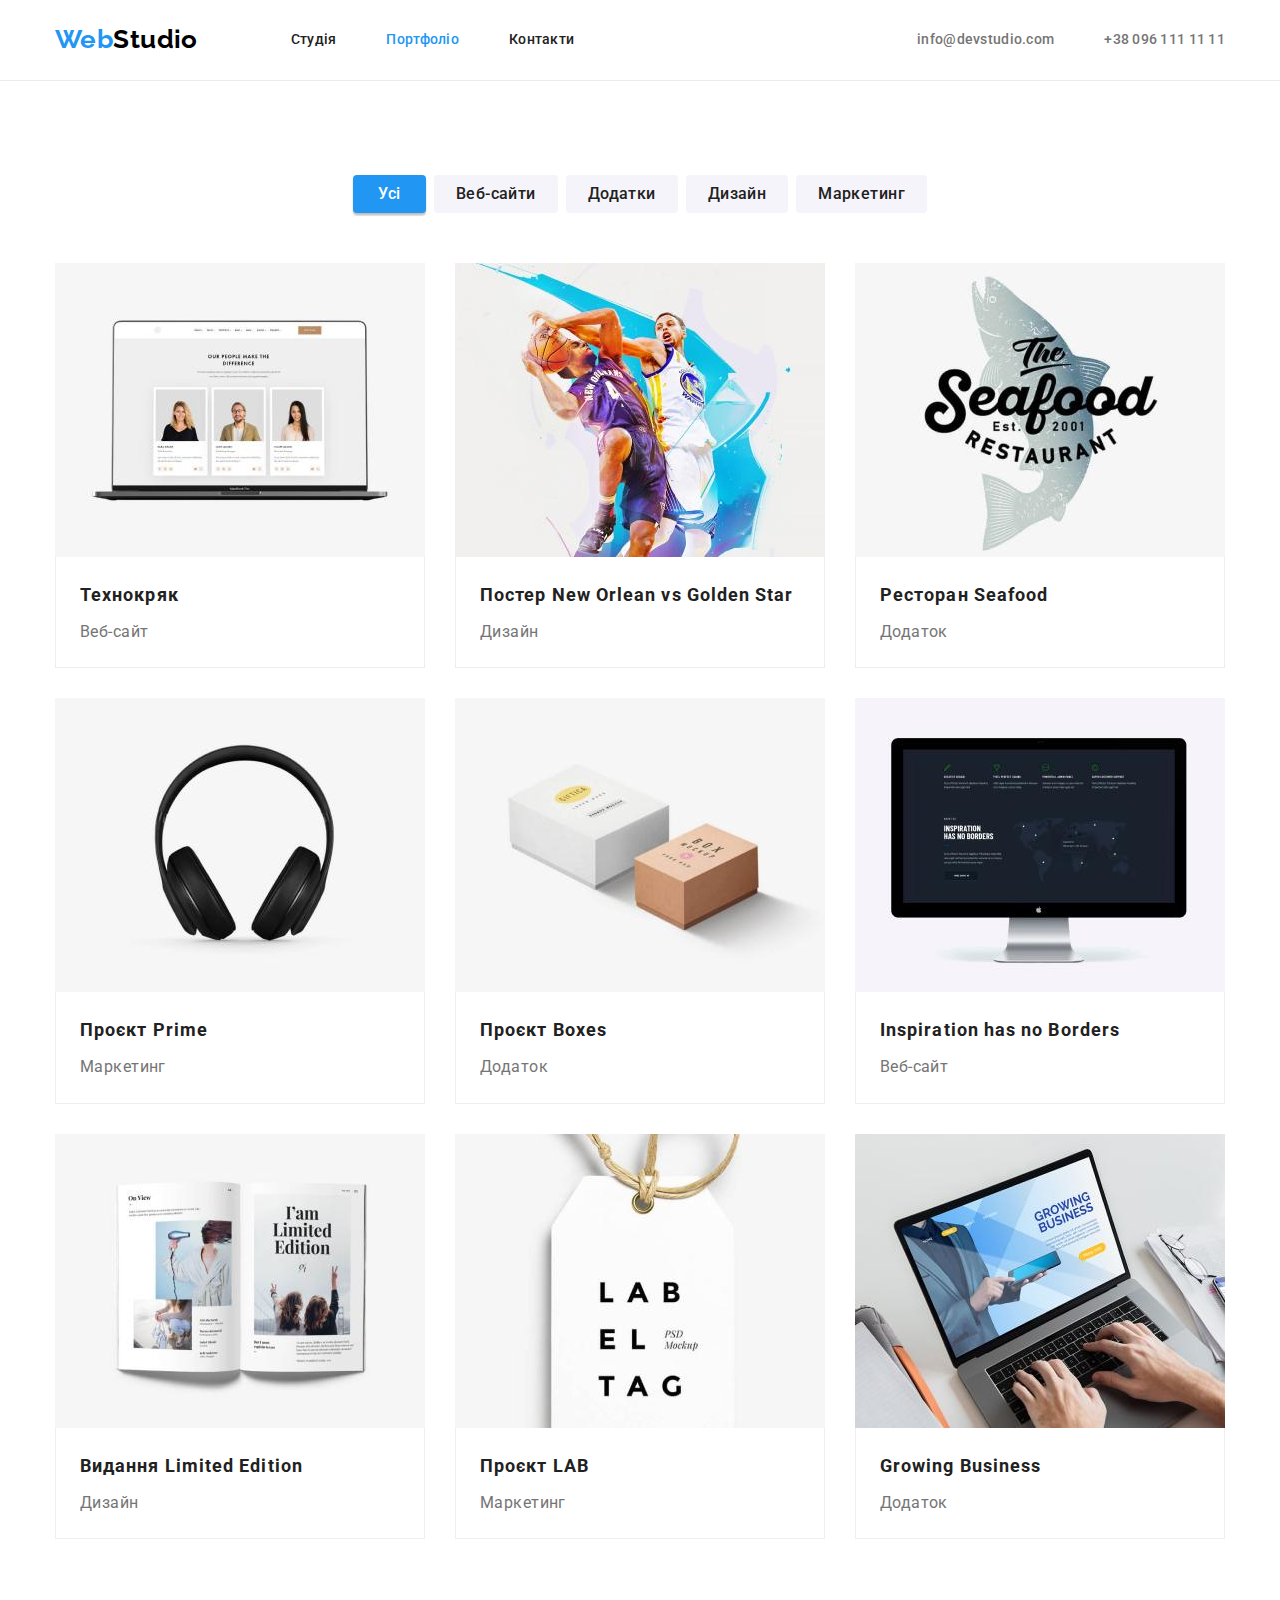
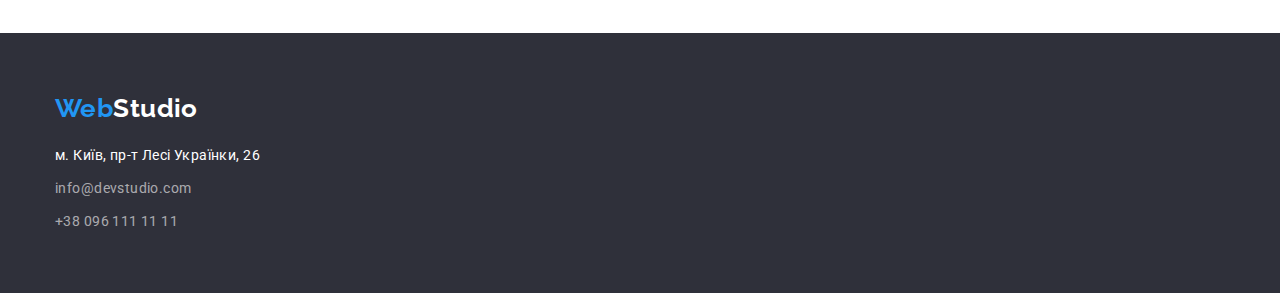
==== portfolio.html @ 34d835f7 "initial commit" ====
<!DOCTYPE html>
<html lang="uk">
  <head>
    <meta charset="UTF-8" />
    <meta http-equiv="X-UA-Compatible" content="IE=edge" />
    <meta name="viewport" content="width=device-width, initial-scale=1.0" />
    <title>Портфоліо</title>
    <link rel="preconnect" href="https://fonts.googleapis.com" />
    <link rel="preconnect" href="https://fonts.gstatic.com" crossorigin />
    <link
      href="https://fonts.googleapis.com/css2?family=Raleway:wght@700&family=Roboto:wght@400;500;700;900&display=swap"
      rel="stylesheet"
    />
    <link
      rel="stylesheet"
      href="https://cdnjs.cloudflare.com/ajax/libs/modern-normalize/1.1.0/modern-normalize.css"
      integrity="sha512-Y0MM+V6ymRKN2zStTqzQ227DWhhp4Mzdo6gnlRnuaNCbc+YN/ZH0sBCLTM4M0oSy9c9VKiCvd4Jk44aCLrNS5Q=="
      crossorigin="anonymous"
      referrerpolicy="no-referrer"
    />
    <link rel="stylesheet" href="./css/styles.css" />
  </head>
  <body>
    <header class="header border">
      <div class="container header-position">
        <a href="./index.html" class="link logo-top" lang="en"
          ><span class="logo-accent">Web</span>Studio</a
        >
        <nav>
          <ul class="list nav-list">
            <li class="nav-item">
              <a href="./index.html" class="link nav-link">Студія</a>
            </li>
            <li class="nav-item">
              <a href="./portfolio.html" class="link current nav-link"
                >Портфоліо</a
              >
            </li>
            <li class="nav-item">
              <a href="" class="link nav-link">Контакти</a>
            </li>
          </ul>
        </nav>
        <ul class="list contact-list">
          <li class="contact-item">
            <a href="mailto:info@devstudio.com" class="link contact-link"
              >info@devstudio.com</a
            >
          </li>
          <li class="contact-item">
            <a href="tel:+380961111111" class="link contact-link"
              >+38 096 111 11 11</a
            >
          </li>
        </ul>
      </div>
    </header>
    <main>
      <section class="works section">
        <!-- Заголовок, який я сховала в css -->

        <div class="container">
          <h1 class="section-title hidden">Наші роботи</h1>
          <ul class="list filter-list">
            <li class="filter-item">
              <button type="button" class="filter-button current">Усі</button>
            </li>
            <li class="filter-item">
              <button type="button" class="filter-button">Веб-сайти</button>
            </li>
            <li class="filter-item">
              <button type="button" class="filter-button">Додатки</button>
            </li>
            <li class="filter-item">
              <button type="button" class="filter-button">Дизайн</button>
            </li>
            <li class="filter-item">
              <button type="button" class="filter-button">Маркетинг</button>
            </li>
          </ul>
          <ul class="list work-list">
            <li class="work-item">
              <a href="" class="link">
                <img src="./images/portf-1.jpg" alt="Веб-сайт" width="370" />
                <div class="border">
                  <h2 class="work-title">Технокряк</h2>
                  <p class="work-description">Веб-сайт</p>
                </div>
              </a>
            </li>
            <li class="work-item">
              <a href="" class="link">
                <img src="./images/portf-2.jpg" alt="Дизайн" width="370" />
                <div class="border">
                  <h2 class="work-title">
                    Постер <span lang="en">New Orlean vs Golden Star</span>
                  </h2>
                  <p class="work-description">Дизайн</p>
                </div>
              </a>
            </li>
            <li class="work-item">
              <a href="" class="link">
                <img src="./images/portf-3.jpg" alt="Додаток" width="370" />
                <div class="border">
                  <h2 class="work-title">
                    Ресторан <span lang="en">Seafood</span>
                  </h2>
                  <p class="work-description">Додаток</p>
                </div>
              </a>
            </li>
            <li class="work-item">
              <a href="" class="link">
                <img
                  src="./images/portf-4.jpg"
                  alt="Маркетинговий проєкт"
                  width="370"
                />
                <div class="border">
                  <h2 class="work-title">
                    Проєкт <span lang="en">Prime</span>
                  </h2>
                  <p class="work-description">Маркетинг</p>
                </div>
              </a>
            </li>
            <li class="work-item">
              <a href="" class="link">
                <img src="./images/portf-5.jpg" alt="Додаток" width="370" />
                <div class="border">
                  <h2 class="work-title">
                    Проєкт <span lang="en">Boxes</span>
                  </h2>
                  <p class="work-description">Додаток</p>
                </div>
              </a>
            </li>
            <li class="work-item">
              <a href="" class="link">
                <img src="./images/portf-6.jpg" alt="Веб-сайт" width="370" />
                <div class="border">
                  <h2 class="work-title" lang="en">
                    Inspiration has no Borders
                  </h2>
                  <p class="work-description">Веб-сайт</p>
                </div>
              </a>
            </li>
            <li class="work-item">
              <a href="" class="link">
                <img src="./images/portf-7.jpg" alt="Дизайн" width="370" />
                <div class="border">
                  <h2 class="work-title">
                    Видання <span lang="en">Limited Edition</span>
                  </h2>
                  <p class="work-description">Дизайн</p>
                </div>
              </a>
            </li>
            <li class="work-item">
              <a href="" class="link">
                <img
                  src="./images/portf-8.jpg"
                  alt="Маркетинговий проєкт"
                  width="370"
                />
                <div class="border">
                  <h2 class="work-title">Проєкт <span lang="en">LAB</span></h2>
                  <p class="work-description">Маркетинг</p>
                </div>
              </a>
            </li>
            <li class="work-item">
              <a href="" class="link">
                <img src="./images/portf-9.jpg" alt="Додаток" width="370" />
                <div class="border">
                  <h2 class="work-title" lang="en">Growing Business</h2>
                  <p class="work-description">Додаток</p>
                </div>
              </a>
            </li>
          </ul>
        </div>
      </section>
    </main>
    <footer class="footer">
      <div class="container">
        <a href="./index.html" class="link logo-bottom" lang="en">
          <span class="logo-accent">Web</span>Studio</a
        >
        <address>
          <ul class="list footer-contacts">
            <li class="item">
              <a
                href="https://www.google.com/maps/d/embed?mid=10uSM3H-mIU3GznYo2szRIEphczw&hl=en_US&ehbc=2E312F"
                target="_blank"
                rel="noopener noreferrer nofollow"
                class="link location address-action"
              >
                м. Київ, пр-т Лесі Українки, 26
              </a>
            </li>
            <li class="item">
              <a
                href="mailto:info@devstudio.com"
                class="link mail address-action"
              >
                info@devstudio.com</a
              >
            </li>
            <li class="item">
              <a href="tel:+380961111111" class="link phone address-action"
                >+38 096 111 11 11</a
              >
            </li>
          </ul>
        </address>
      </div>
    </footer>
  </body>
</html>
---- css/styles.css ----
:root {
  --primary-fill-color: #ffffff;
  --dark-fill-color: #2f303a;
  --accent-color: #2196f3;
  --secondary-fill-color: #f5f4fa;
  --hero-btn-active-color: #188CE8;
  --logo-dark-color: #000000;
  --logo-light-color: #ffffff;
  --primary-text-color: #757575;
  --secondary-text-color: #212121;
  --light-text-color: #ffffff;
  --bottom-contacts-color: rgba(255, 255, 255, 0.6);
  --header-border-color: #ececec;
  --portfolio-border-color: #EEEEEE;
  --main-font: "Roboto", -apple-system, BlinkMacSystemFont, "Segoe UI", "Oxygen",
    "Ubuntu", "Cantarell", "Fira Sans", "Droid Sans", "Helvetica Neue",
    sans-serif;
  --logo-font: "Raleway", sans-serif;
}



body {
  
  font-family: var(--main-font);
  font-size: 14px;
  font-style: normal;
  letter-spacing: 0.03em;
  background-color: var(--primary-fill-color);
  color: var(--primary-text-color);
}

.container {
  
  width: 1200px;
  padding-left: 15px;
  padding-right: 15px;
  margin-left: auto;
  margin-right: auto;

}

.list {
  padding: 0;
  margin: 0;
  list-style: none;
}

.link {
  text-decoration: none;
}

h1,
h2,
h3,
h4,
h5,
h6,
p {
  margin-top: 0;
  margin-bottom: 0;
}

img {
  display: block;
  max-width: 100%;
  height: auto;
}



.header {
  padding-top: 24px;
  padding-bottom: 25px;
  border-bottom: 1px solid var(--header-border-color);
}

.header-position {
  display: flex;
  align-items: center;
}

.logo-top,
.logo-bottom {

  font-family: var(--logo-font);
  font-weight: 700;
  font-size: 26px;
  line-height: 1.2;
}

.logo-top {
  margin-right: 93px;

  color: var(--logo-dark-color);
}

.logo-accent {
  color: var(--accent-color);
}


.nav-list {
  display: flex;
  
}

.nav-item:not(:last-child) {
  margin-right: 50px;

}

.nav-link, .contact-link {
  font-weight: 500;
  line-height: 1.14;
  letter-spacing: 0.02em;
}

.nav-link {
  padding-top: 32px;
  padding-bottom: 32px;
  color: var(--secondary-text-color);
}

.nav-link:hover,
.nav-link:focus,
.contact-link:hover,
.contact-link:focus,
.current.nav-link {
  color: var(--accent-color);
} 


.contact-list {
  display: flex;
  margin-left: auto;
}

.contact-link {
  color: var(--primary-text-color);
}

.contact-item + .contact-item {
  margin-left: 50px;
}


.hero {

  padding-top: 200px;
  padding-bottom: 200px;
  background-color: var(--dark-fill-color);
  
  letter-spacing: 0.06em;
}

.hero-content {
text-align: center;
max-width: 696px;
margin-left: auto;
margin-right: auto;
}

.hero-text {
  
  margin-bottom: 30px;

  font-weight: 900;
  font-size: 44px;
  line-height: 1.4;
  letter-spacing: 0.06em;
 
  text-transform: uppercase;

  color: var(--light-text-color);
}

.hero-button {

  padding: 10px 32px;
  
  font-family: inherit;
  font-weight: 700;
  font-size: 16px;
  line-height: 1.9;
  letter-spacing: 0.06em;

  color: var(--light-text-color);
  background-color: var(--accent-color);
  box-shadow: 0px 4px 4px rgba(0, 0, 0, 0.15);
  border: none;
  border-radius: 4px;

  cursor: pointer;
}

.hero-button:hover,
.hero-button:focus {
  background: var(--hero-btn-active-color);
}

.section {
  padding-top: 94px;
  padding-bottom: 94px;
}

.section-title {

  margin-bottom: 50px;

  font-size: 36px;
  line-height: 1.2;
  text-align: center;
  letter-spacing: 0.03em;

  color: var(--secondary-text-color);
}

.features {
  padding-top: 94px;
}

.features-list {
  display: flex;
}

.features-item {
  width: 270px;
}

.features-item:not(:first-child) {
  margin-left: 30px;
}
.features-title {
  margin-bottom: 10px;

  font-size: 14px;
  line-height: 1.1;
  letter-spacing: 0.03em;
  text-transform: uppercase;
  color: var(--secondary-text-color);
}

.features-info {
  line-height: 1.7;
}

.hidden {
  position: absolute;
  width: 1px;
  height: 1px;
  margin: -1px;
  border: 0;
  padding: 0;

  white-space: nowrap;
  clip-path: inset(100%);
  clip: rect(0 0 0 0);
  overflow: hidden;
}

.about-list {
  display: flex;
}

.about-item {
  width: 370px;
}

.about-item + .about-item {
  margin-left: 30px;
}

.team {
  background-color: var(--secondary-fill-color);
}

.team-list {
  display: flex;
}

.team-card {

  width: 270px;

  background-color: var(--primary-fill-color);
  box-shadow: 0px 1px 3px rgba(0, 0, 0, 0.12), 0px 1px 1px rgba(0, 0, 0, 0.14),
    0px 2px 1px rgba(0, 0, 0, 0.2);
  border-radius: 0px 0px 4px 4px;
}

.team-card + .team-card {
  margin-left: 30px;
}

.team-name,
.team-position {
 
  font-size: 16px;
  line-height: 1.2;
  text-align: center;

  letter-spacing: 0.03em;
}

.team-name {
  margin-bottom: 10px;
  font-weight: 500;
  color: var(--secondary-text-color);
}

.team-position {
  color: var(--primary-text-color);
}

.team-content {
  padding-top: 30px;
  padding-bottom: 30px;
}

.footer {
  background-color: var(--dark-fill-color);
  padding-top: 60px;
  padding-bottom: 60px;
}

.logo-bottom {
  display:inline-block;
  margin-bottom: 20px;
  color: var(--logo-light-color);
}

.footer-contacts {
  display: inline-block;
}

.footer-contacts > .item:not(:last-child) {
  margin-bottom: 9px;
}



.location {

  color: var(--light-text-color);
  font-style: normal;
  line-height: 1.7;
}

.mail,
.phone {
  color: var(--bottom-contacts-color);
  font-style: normal;
  line-height: 1.7;
}


.address-action:hover,
.address-action:focus
 {
  color: var(--accent-color);
}

/* Стилізація сторінки "Портфоліо" */


.filter-list {
  display: flex;
  justify-content: center;
  margin-bottom: 50px;
}


.filter-item:not(:first-child) {
  margin-left: 8px;
}

.filter-button {
  display: inline-block;
  min-width: 73px;
  padding: 6px 22px;

  background-color: var(--secondary-fill-color);
  border-radius: 4px;
  border: none;

  font-family: inherit;
  font-weight: 500;
  font-size: 16px;
  line-height: 1.6;
  letter-spacing: inherit;

  color: var(--secondary-text-color);

  cursor: pointer;
}

.filter-button:hover,
.filter-button:focus,
.filter-button.current {
  background-color: var(--accent-color);
  color: var(--light-text-color);
  /* filter: drop-shadow(0px 4px 4px rgba(0, 0, 0, 0.25)); */
  box-shadow: 0px 3px 1px rgba(0, 0, 0, 0.1), 0px 1px 2px rgba(0, 0, 0, 0.08), 0px 2px 2px rgba(0, 0, 0, 0.12);
    border-radius: 4px;
}


.work-list {
  display: flex;
  flex-wrap: wrap;
  gap: 30px;
}

.work-item {
  flex-basis: calc((100% - 60px) / 3);

}



.work-item .border {
  padding: 20px 24px;
  border-right: 1px solid var(--portfolio-border-color);
  border-bottom: 1px solid var(--portfolio-border-color);
  border-left: 1px solid var(--portfolio-border-color);
}

.work-title {
  margin-bottom: 4px;

  font-size: 18px;
  line-height: 2;
  letter-spacing: 0.06em;

  color: var(--secondary-text-color);
}
.work-description {
  font-size: 16px;
  line-height: 1.9;

  color: var(--primary-text-color);
}
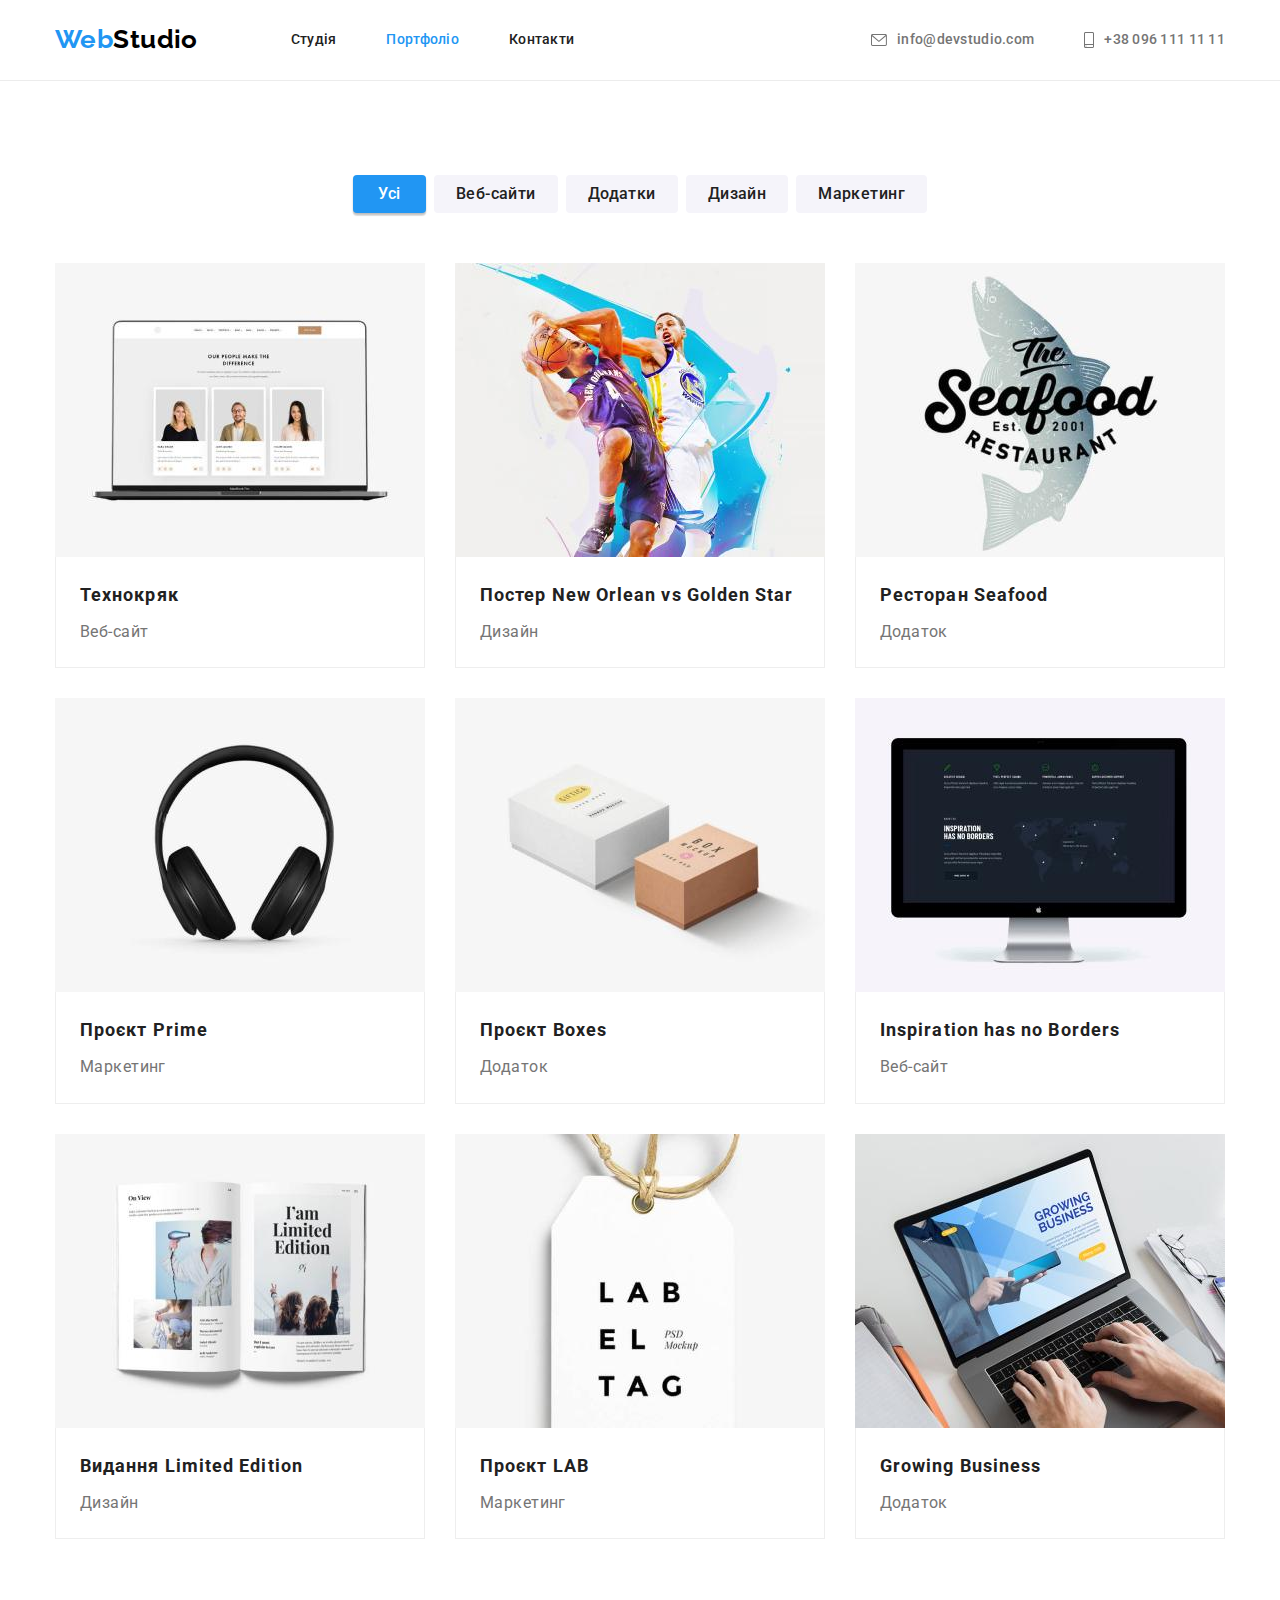
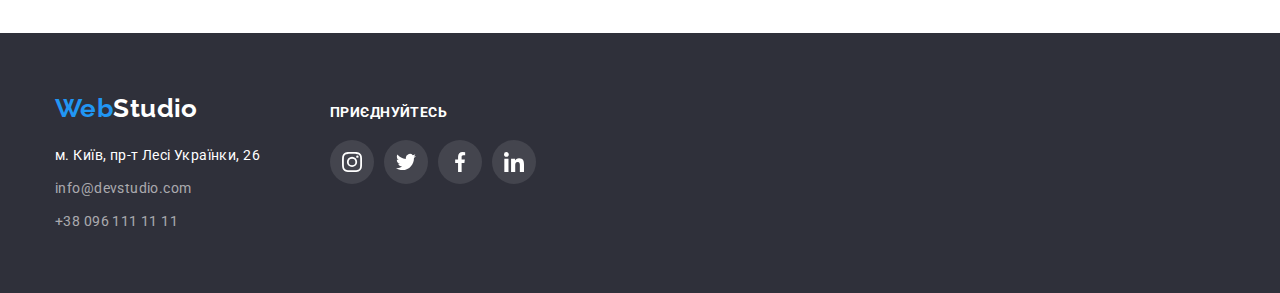
==== commit eda7b4ca: "homework finished" ====
--- a/portfolio.html
+++ b/portfolio.html
@@ -21,7 +21,7 @@
     <link rel="stylesheet" href="./css/styles.css" />
   </head>
   <body>
-    <header class="header border">
+    <header class="header">
       <div class="container header-position">
         <a href="./index.html" class="link logo-top" lang="en"
           ><span class="logo-accent">Web</span>Studio</a
@@ -43,13 +43,19 @@
         </nav>
         <ul class="list contact-list">
           <li class="contact-item">
-            <a href="mailto:info@devstudio.com" class="link contact-link"
-              >info@devstudio.com</a
+            <a href="mailto:info@devstudio.com" class="link contact-link">
+              <svg class="contact-icon" width="16" height="12">
+                <use href="./images/symbol-defs.svg#icon-envelope"></use>
+              </svg>
+              info@devstudio.com</a
             >
           </li>
           <li class="contact-item">
-            <a href="tel:+380961111111" class="link contact-link"
-              >+38 096 111 11 11</a
+            <a href="tel:+380961111111" class="link contact-link">
+              <svg class="contact-icon" width="10" height="16">
+                <use href="./images/symbol-defs.svg#icon-smartphone"></use>
+              </svg>
+              +38 096 111 11 11</a
             >
           </li>
         </ul>
@@ -185,37 +191,68 @@
       </section>
     </main>
     <footer class="footer">
-      <div class="container">
-        <a href="./index.html" class="link logo-bottom" lang="en">
-          <span class="logo-accent">Web</span>Studio</a
-        >
-        <address>
-          <ul class="list footer-contacts">
-            <li class="item">
-              <a
-                href="https://www.google.com/maps/d/embed?mid=10uSM3H-mIU3GznYo2szRIEphczw&hl=en_US&ehbc=2E312F"
-                target="_blank"
-                rel="noopener noreferrer nofollow"
-                class="link location address-action"
-              >
-                м. Київ, пр-т Лесі Українки, 26
-              </a>
-            </li>
-            <li class="item">
-              <a
-                href="mailto:info@devstudio.com"
-                class="link mail address-action"
-              >
-                info@devstudio.com</a
-              >
-            </li>
-            <li class="item">
-              <a href="tel:+380961111111" class="link phone address-action"
-                >+38 096 111 11 11</a
-              >
-            </li>
-          </ul>
-        </address>
+      <div class="container footer-position">
+        <div class="wrapper">
+          <a href="./index.html" class="link logo-bottom" lang="en">
+            <span class="logo-accent">Web</span>Studio</a
+          >
+          <address>
+            <ul class="list footer-contacts">
+              <li class="item">
+                <a
+                  href="https://www.google.com/maps/d/embed?mid=10uSM3H-mIU3GznYo2szRIEphczw&hl=en_US&ehbc=2E312F"
+                  target="_blank"
+                  rel="noopener noreferrer nofollow"
+                  class="link location address-action"
+                >
+                  м. Київ, пр-т Лесі Українки, 26
+                </a>
+              </li>
+              <li class="item">
+                <a
+                  href="mailto:info@devstudio.com"
+                  class="link mail address-action"
+                >
+                  info@devstudio.com</a
+                >
+              </li>
+              <li class="item">
+                <a href="tel:+380961111111" class="link phone address-action"
+                  >+38 096 111 11 11</a
+                >
+              </li>
+            </ul>
+          </address>
+        </div>
+        <div class="footer-sns">
+          <h3 class="features-title">приєднуйтесь</h3>
+          <ul class="sns-list list">
+            <li class="sns-item">
+              <a href="" class="sns-link"
+                ><svg class="" width="20" height="20">
+                  <use href="./images/symbol-defs.svg#icon-insta"></use></svg
+              ></a>
+            </li>
+            <li class="sns-item">
+              <a href="" class="sns-link"
+                ><svg class="" width="20" height="20">
+                  <use href="./images/symbol-defs.svg#icon-twitter"></use></svg
+              ></a>
+            </li>
+            <li class="sns-item">
+              <a href="" class="sns-link"
+                ><svg class="" width="20" height="20">
+                  <use href="./images/symbol-defs.svg#icon-facebook"></use></svg
+              ></a>
+            </li>
+            <li class="sns-item">
+              <a href="" class="sns-link"
+                ><svg class="" width="20" height="20">
+                  <use href="./images/symbol-defs.svg#icon-linkedin"></use></svg
+              ></a>
+            </li>
+          </ul>
+        </div>
       </div>
     </footer>
   </body>
--- a/css/styles.css
+++ b/css/styles.css
@@ -3,6 +3,8 @@
   --dark-fill-color: #2f303a;
   --accent-color: #2196f3;
   --secondary-fill-color: #f5f4fa;
+  --hero-fill-color: #C4C4C4;
+  --hero-gradient-color: rgba(47, 48, 58, 0.4);
   --hero-btn-active-color: #188CE8;
   --logo-dark-color: #000000;
   --logo-light-color: #ffffff;
@@ -12,6 +14,10 @@
   --bottom-contacts-color: rgba(255, 255, 255, 0.6);
   --header-border-color: #ececec;
   --portfolio-border-color: #EEEEEE;
+  --icon-color: #AFB1B8;
+  --footer-icon-fill-color: rgba(255, 255, 255, 0.1);
+
+
   --main-font: "Roboto", -apple-system, BlinkMacSystemFont, "Segoe UI", "Oxygen",
     "Ubuntu", "Cantarell", "Fira Sans", "Droid Sans", "Helvetica Neue",
     sans-serif;
@@ -137,25 +143,39 @@
 }
 
 .contact-link {
+  display: flex;
+  align-items: center;
   color: var(--primary-text-color);
+
 }
 
 .contact-item + .contact-item {
   margin-left: 50px;
 }
 
+.contact-icon {
+  margin-right: 10px;
+}
+
 
 .hero {
 
   padding-top: 200px;
   padding-bottom: 200px;
-  background-color: var(--dark-fill-color);
-  
-  letter-spacing: 0.06em;
+
+  background-color: var(--hero-fill-color);
+  background-image: linear-gradient(var(--hero-gradient-color), var(--hero-gradient-color)),
+  url("../images/hero-bgr.jpg");
+  background-repeat: no-repeat;
+  background-position: center;
+  background-size: cover;
+  
+  
 }
 
 .hero-content {
 text-align: center;
+
 max-width: 696px;
 margin-left: auto;
 margin-right: auto;
@@ -231,6 +251,13 @@
 .features-item:not(:first-child) {
   margin-left: 30px;
 }
+
+.icon-wrapper {
+ background-color: var(--secondary-fill-color);
+ padding: 25px 100px;
+ margin-bottom: 30px;
+}
+
 .features-title {
   margin-bottom: 10px;
 
@@ -295,6 +322,8 @@
 
 .team-name,
 .team-position {
+
+  margin-bottom: 16px;
  
   font-size: 16px;
   line-height: 1.2;
@@ -318,14 +347,93 @@
   padding-bottom: 30px;
 }
 
+.team-sns {
+  display: flex;
+  justify-content: center;
+
+}
+
+.sns-item:not(:last-child) {
+  margin-right: 10px;
+}
+
+.sns-link {
+  display: inline-block;
+  width: 44px;
+  height: 44px;
+  padding: 12px;
+  border-radius: 50%;
+
+  color: var(--icon-color);
+
+}
+
+
+.sns-link:hover, .sns-link:focus {
+  color: var(--logo-light-color);
+  background-color: var(--accent-color);
+}
+
+
+.clients-list {
+  display: flex;
+  justify-content: center;
+}
+
+.clients-item+.clients-item {
+  margin-left: 30px;
+}
+
+
+.clients-link {
+  display: inline-block;
+  padding: 16px 32px;
+  color: var(--icon-color);
+  border: 1px solid var(--icon-color);
+  border-radius: 4px;
+}
+
+.clients-link:hover,
+.clients-link:focus {
+  color: var(--accent-color);
+  border-color: var(--accent-color);
+}
+
+
+
 .footer {
   background-color: var(--dark-fill-color);
   padding-top: 60px;
   padding-bottom: 60px;
 }
 
+.footer-position {
+  display: flex;
+  align-items: baseline;
+}
+
+.footer-sns {
+  margin-left: 70px;
+}
+
+.sns-list {
+  display: flex;
+}
+
+
+.footer-sns .sns-link {
+  color: var(--logo-light-color);
+  background-color: var(--footer-icon-fill-color);
+
+}
+
+.footer-sns .sns-link:hover,
+.footer-sns .sns-link:focus {
+  background-color: var(--accent-color);
+}
+
 .logo-bottom {
-  display:inline-block;
+  display: inline-block;
   margin-bottom: 20px;
   color: var(--logo-light-color);
 }
@@ -360,6 +468,12 @@
  {
   color: var(--accent-color);
 }
+
+.footer .features-title {
+  margin-bottom: 20px;
+  color: var(--light-text-color);
+}
+
 
 /* Стилізація сторінки "Портфоліо" */
 
@@ -417,6 +531,12 @@
 
 }
 
+.work-item:hover,
+.work-item:focus {
+  box-shadow: 0px 1px 1px rgba(0, 0, 0, 0.12), 0px 4px 4px rgba(0, 0, 0, 0.06), 
+  1px 4px 6px rgba(0, 0, 0, 0.16);
+}
+
 
 
 .work-item .border {
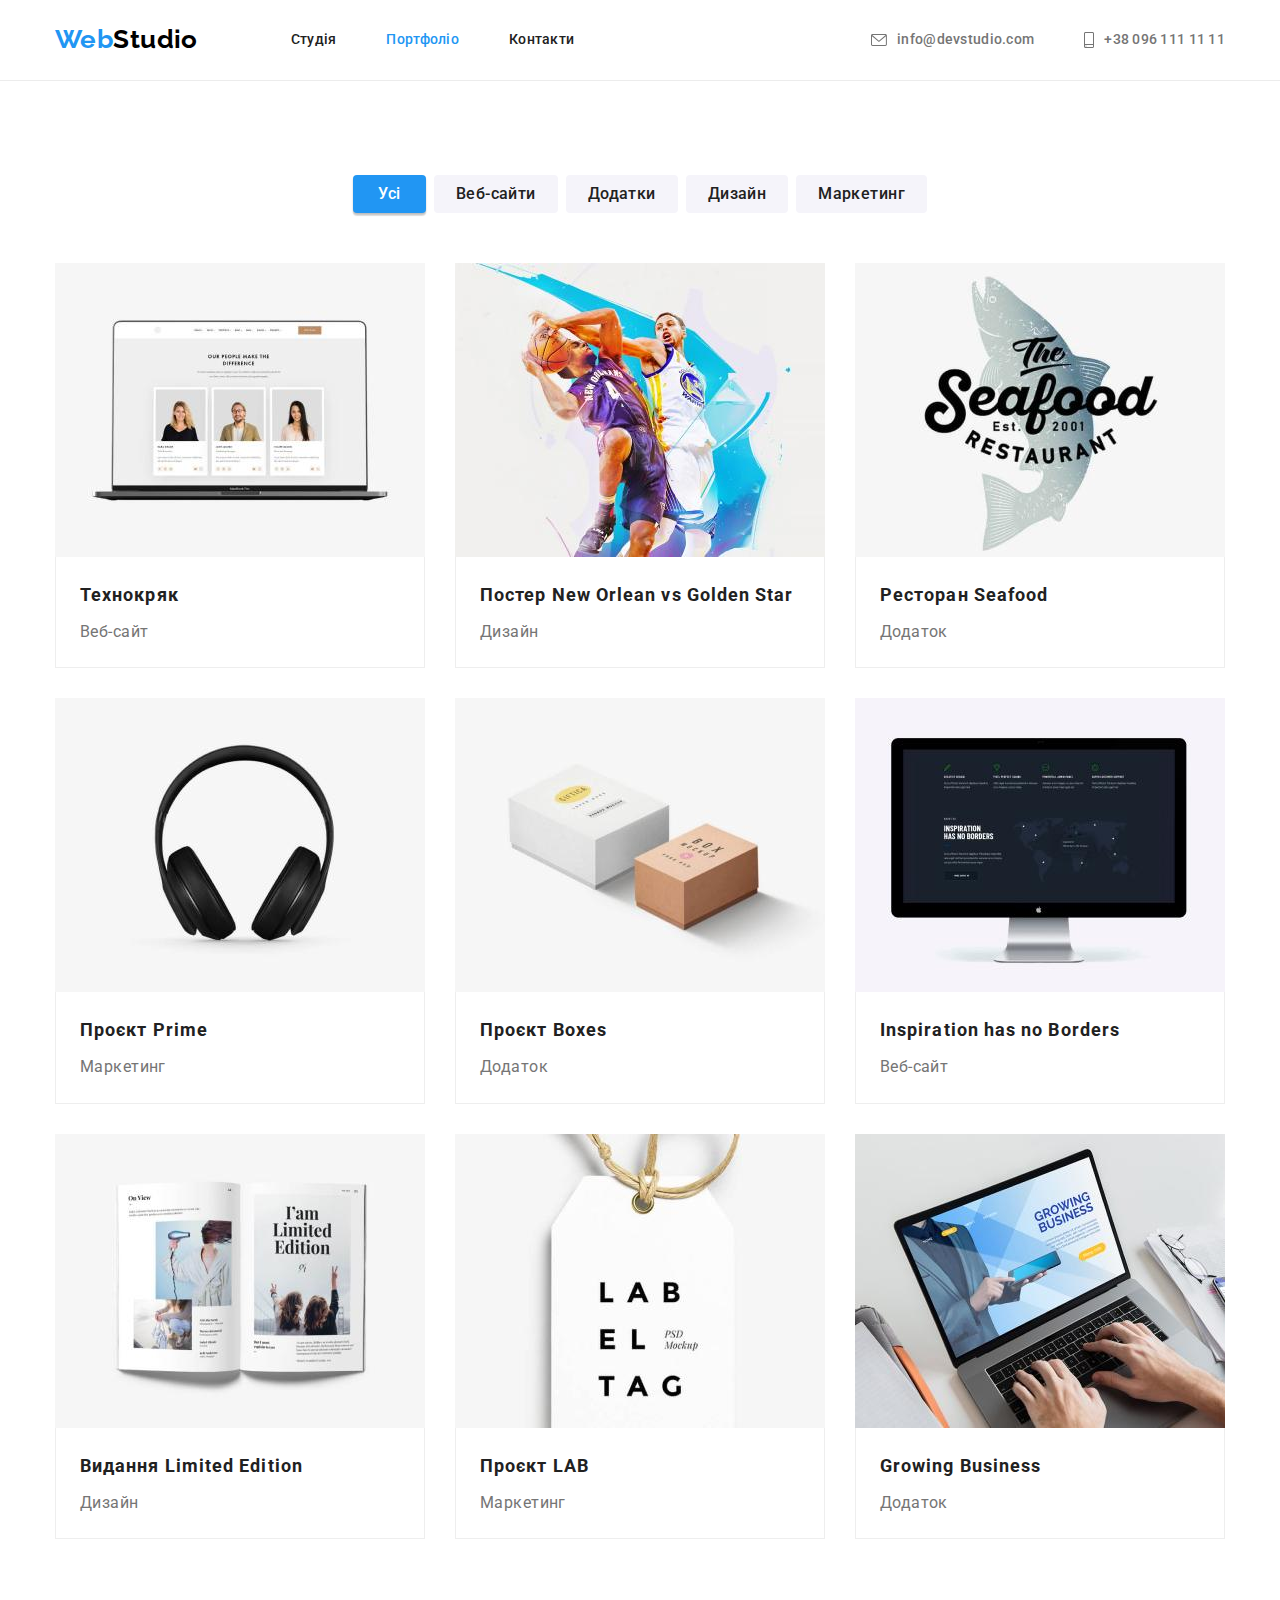
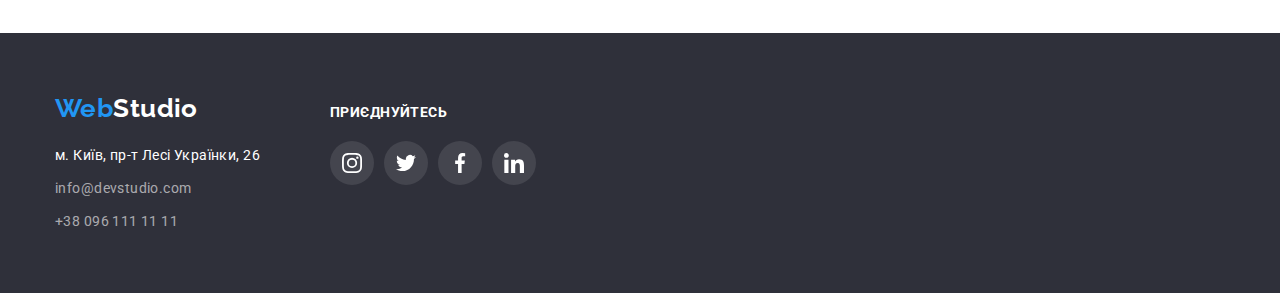
==== commit 99052bfe: "added corrections" ====
--- a/portfolio.html
+++ b/portfolio.html
@@ -45,7 +45,7 @@
           <li class="contact-item">
             <a href="mailto:info@devstudio.com" class="link contact-link">
               <svg class="contact-icon" width="16" height="12">
-                <use href="./images/symbol-defs.svg#icon-envelope"></use>
+                <use href="./images/icons.svg#icon-envelope"></use>
               </svg>
               info@devstudio.com</a
             >
@@ -53,7 +53,7 @@
           <li class="contact-item">
             <a href="tel:+380961111111" class="link contact-link">
               <svg class="contact-icon" width="10" height="16">
-                <use href="./images/symbol-defs.svg#icon-smartphone"></use>
+                <use href="./images/icons.svg#icon-smartphone"></use>
               </svg>
               +38 096 111 11 11</a
             >
@@ -225,30 +225,49 @@
           </address>
         </div>
         <div class="footer-sns">
-          <h3 class="features-title">приєднуйтесь</h3>
+          <strong class="sns-title">приєднуйтесь</strong>
           <ul class="sns-list list">
             <li class="sns-item">
-              <a href="" class="sns-link"
-                ><svg class="" width="20" height="20">
-                  <use href="./images/symbol-defs.svg#icon-insta"></use></svg
-              ></a>
-            </li>
-            <li class="sns-item">
-              <a href="" class="sns-link"
-                ><svg class="" width="20" height="20">
-                  <use href="./images/symbol-defs.svg#icon-twitter"></use></svg
-              ></a>
-            </li>
-            <li class="sns-item">
-              <a href="" class="sns-link"
-                ><svg class="" width="20" height="20">
-                  <use href="./images/symbol-defs.svg#icon-facebook"></use></svg
-              ></a>
-            </li>
-            <li class="sns-item">
-              <a href="" class="sns-link"
-                ><svg class="" width="20" height="20">
-                  <use href="./images/symbol-defs.svg#icon-linkedin"></use></svg
+              <a
+                href=""
+                target="_blank"
+                rel="noopener noreferrer nofollow"
+                aria-label="Instagram"
+                class="sns-link"
+                ><svg class="" width="20" height="20">
+                  <use href="./images/icons.svg#icon-insta"></use></svg
+              ></a>
+            </li>
+            <li class="sns-item">
+              <a
+                href=""
+                target="_blank"
+                rel="noopener noreferrer nofollow"
+                aria-label="Twitter"
+                class="sns-link"
+                ><svg class="" width="20" height="20">
+                  <use href="./images/icons.svg#icon-twitter"></use></svg
+              ></a>
+            </li>
+            <li class="sns-item">
+              <a
+                href=""
+                rel="noopener noreferrer nofollow"
+                aria-label="Facebook"
+                class="sns-link"
+                ><svg class="" width="20" height="20">
+                  <use href="./images/icons.svg#icon-facebook"></use></svg
+              ></a>
+            </li>
+            <li class="sns-item">
+              <a
+                href=""
+                target="_blank"
+                rel="noopener noreferrer nofollow"
+                aria-label="LinkedIn"
+                class="sns-link"
+                ><svg class="" width="20" height="20">
+                  <use href="./images/icons.svg#icon-linkedin"></use></svg
               ></a>
             </li>
           </ul>
--- a/css/styles.css
+++ b/css/styles.css
@@ -155,13 +155,19 @@
 
 .contact-icon {
   margin-right: 10px;
+  fill: currentColor;
 }
 
 
 .hero {
 
+  max-width: 1600px;
   padding-top: 200px;
   padding-bottom: 200px;
+  margin-left: auto;
+  margin-right: auto;
+
+  text-align: center;
 
   background-color: var(--hero-fill-color);
   background-image: linear-gradient(var(--hero-gradient-color), var(--hero-gradient-color)),
@@ -170,20 +176,14 @@
   background-position: center;
   background-size: cover;
   
-  
-}
-
-.hero-content {
-text-align: center;
-
-max-width: 696px;
-margin-left: auto;
-margin-right: auto;
 }
 
 .hero-text {
   
   margin-bottom: 30px;
+  width: 696px;
+  margin-right: auto;
+  margin-left: auto;
 
   font-weight: 900;
   font-size: 44px;
@@ -254,8 +254,13 @@
 
 .icon-wrapper {
  background-color: var(--secondary-fill-color);
- padding: 25px 100px;
+ /* padding: 25px 100px; */
+ height: 120px;
  margin-bottom: 30px;
+border-radius: 4px;
+display: flex;
+justify-content: center;
+align-items: center;
 }
 
 .features-title {
@@ -353,15 +358,21 @@
 
 }
 
+.sns-item {
+  width: 44px;
+  height: 44px;
+}
+
 .sns-item:not(:last-child) {
   margin-right: 10px;
 }
 
 .sns-link {
-  display: inline-block;
-  width: 44px;
-  height: 44px;
-  padding: 12px;
+  display: flex;
+  justify-content: center;
+  align-items: center;
+  width: 100%;
+  height: 100%;
   border-radius: 50%;
 
   color: var(--icon-color);
@@ -380,14 +391,22 @@
   justify-content: center;
 }
 
+.clients-item {
+  width:170px;
+  height: 92px;
+}
+
 .clients-item+.clients-item {
   margin-left: 30px;
 }
 
 
 .clients-link {
-  display: inline-block;
-  padding: 16px 32px;
+  display: flex;
+  justify-content: center;
+  align-items: center;
+  width: 100%;
+  height: 100%;
   color: var(--icon-color);
   border: 1px solid var(--icon-color);
   border-radius: 4px;
@@ -418,6 +437,7 @@
 
 .sns-list {
   display: flex;
+  margin-top: 20px;
 }
 
 
@@ -469,8 +489,11 @@
   color: var(--accent-color);
 }
 
-.footer .features-title {
-  margin-bottom: 20px;
+.sns-title {
+
+  font-size: 14px;
+  line-height: 1.14;
+  text-transform: uppercase;
   color: var(--light-text-color);
 }
 
